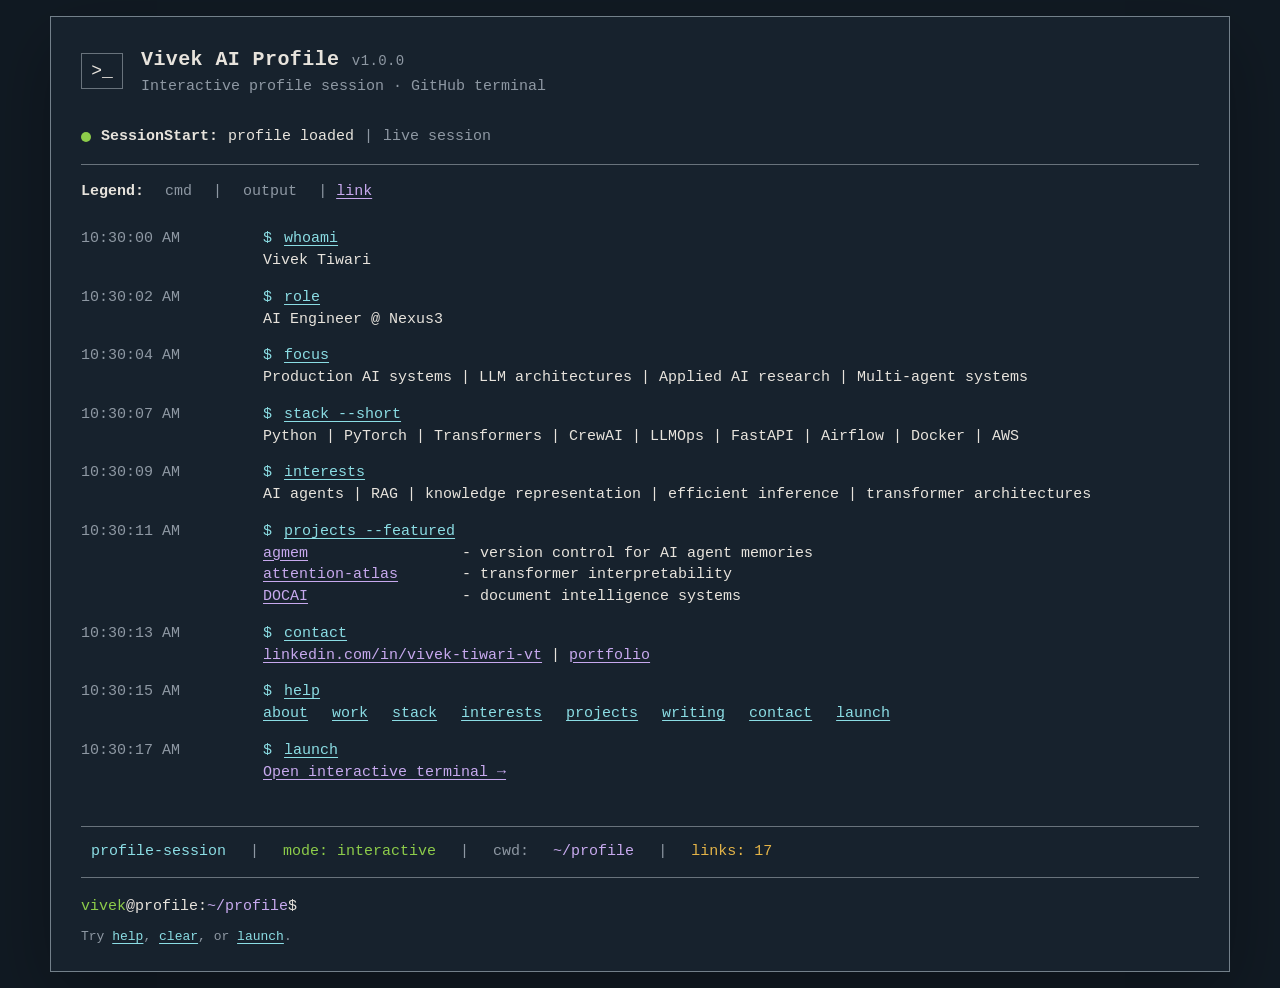
==== terminal.html @ c0fcd844 "feat: add interactive terminal profile" ====
<!doctype html>
<html lang="en">
  <head>
    <meta charset="utf-8">
    <meta name="viewport" content="width=device-width, initial-scale=1">
    <meta name="description" content="Interactive terminal profile for Vivek Tiwari, AI Engineer at Nexus3.">
    <title>Vivek AI Profile</title>
    <link rel="stylesheet" href="terminal.css">
  </head>
  <body>
    <main class="terminal-shell" aria-label="Vivek AI Profile interactive terminal">
      <header class="terminal-header">
        <div class="terminal-mark" aria-hidden="true">&gt;_</div>
        <div>
          <h1>Vivek AI Profile <span>v1.0.0</span></h1>
          <p>Interactive profile session · GitHub terminal</p>
        </div>
      </header>

      <div class="session-line">
        <span class="status-dot" aria-hidden="true"></span>
        <strong>SessionStart:</strong> profile loaded
        <span class="muted">|</span>
        <span class="muted">live session</span>
      </div>

      <section class="terminal-output" id="output" aria-live="polite">
        <p class="legend"><strong>Legend:</strong> <span>cmd</span> <i>|</i> <span>output</span> <i>|</i> <a href="#help">link</a></p>

        <div class="command-block">
          <div class="command-line"><time>10:30:00 AM</time><span class="prompt">$</span><button data-command="whoami">whoami</button></div>
          <div class="command-result">Vivek Tiwari</div>
        </div>

        <div class="command-block">
          <div class="command-line"><time>10:30:02 AM</time><span class="prompt">$</span><button data-command="role">role</button></div>
          <div class="command-result">AI Engineer @ Nexus3</div>
        </div>

        <div class="command-block">
          <div class="command-line"><time>10:30:04 AM</time><span class="prompt">$</span><button data-command="focus">focus</button></div>
          <div class="command-result">Production AI systems | LLM architectures | Applied AI research | Multi-agent systems</div>
        </div>

        <div class="command-block">
          <div class="command-line"><time>10:30:07 AM</time><span class="prompt">$</span><button data-command="stack">stack --short</button></div>
          <div class="command-result">Python | PyTorch | Transformers | CrewAI | LLMOps | FastAPI | Airflow | Docker | AWS</div>
        </div>

        <div class="command-block">
          <div class="command-line"><time>10:30:09 AM</time><span class="prompt">$</span><button data-command="interests">interests</button></div>
          <div class="command-result">AI agents | RAG | knowledge representation | efficient inference | transformer architectures</div>
        </div>

        <div class="command-block">
          <div class="command-line"><time>10:30:11 AM</time><span class="prompt">$</span><button data-command="projects">projects --featured</button></div>
          <div class="command-result project-result">
            <a href="https://github.com/vivek-tiwari-vt/agmem">agmem</a><span> - version control for AI agent memories</span><br>
            <a href="https://github.com/vivek-tiwari-vt/attention-atlas">attention-atlas</a><span> - transformer interpretability</span><br>
            <a href="https://github.com/vivek-tiwari-vt/DOCAI">DOCAI</a><span> - document intelligence systems</span>
          </div>
        </div>

        <div class="command-block">
          <div class="command-line"><time>10:30:13 AM</time><span class="prompt">$</span><button data-command="contact">contact</button></div>
          <div class="command-result"><a href="https://www.linkedin.com/in/vivek-tiwari-vt/">linkedin.com/in/vivek-tiwari-vt</a><span> | </span><a href="https://secretive-hemisphere-799.notion.site/PORTFOLIO-1d146a2a24148073bad5e159fe3a9106">portfolio</a></div>
        </div>

        <div class="command-block" id="help">
          <div class="command-line"><time>10:30:15 AM</time><span class="prompt">$</span><button data-command="help">help</button></div>
          <div class="command-result command-links">
            <button data-command="about">about</button>
            <button data-command="work">work</button>
            <button data-command="stack">stack</button>
            <button data-command="interests">interests</button>
            <button data-command="projects">projects</button>
            <button data-command="writing">writing</button>
            <button data-command="contact">contact</button>
            <button data-command="launch">launch</button>
          </div>
        </div>

        <div class="command-block">
          <div class="command-line"><time>10:30:17 AM</time><span class="prompt">$</span><button data-command="launch">launch</button></div>
          <div class="command-result"><a href="#interactive-terminal" id="launch-link">Open interactive terminal →</a></div>
        </div>

        <div id="interactive-terminal" class="interactive-session" hidden>
          <div class="command-line"><time>now</time><span class="prompt">$</span><span class="typed-command" id="typed-command"></span></div>
          <div class="command-result" id="typed-result"></div>
        </div>
      </section>

      <footer class="status-bar">
        <span class="cyan">profile-session</span><i>|</i>
        <span class="green">mode: interactive</span><i>|</i>
        <span class="muted">cwd: </span><span class="purple">~/profile</span><i>|</i>
        <span class="amber">links: 17</span>
      </footer>

      <form class="shell-form" id="shell-form">
        <label for="shell-input"><span class="green">vivek</span>@profile:<span class="purple">~/profile</span>$</label>
        <input id="shell-input" name="command" autocomplete="off" spellcheck="false" aria-label="Enter a profile command">
      </form>
      <p class="shell-help">Try <button type="button" data-command="help">help</button>, <button type="button" data-command="clear">clear</button>, or <button type="button" data-command="launch">launch</button>.</p>
    </main>
    <script src="terminal.js"></script>
  </body>
</html>
---- terminal.css ----
:root {
  color-scheme: dark;
  --background: #17222d;
  --surface: #1b2733;
  --text: #e7e3dc;
  --muted: #8e98a3;
  --line: #69737c;
  --cyan: #8bdde4;
  --green: #8dcc4a;
  --purple: #c7a9ee;
  --amber: #e4b448;
}

* { box-sizing: border-box; }

html { min-width: 320px; scroll-behavior: smooth; }

body {
  margin: 0;
  min-height: 100vh;
  background: #111a23;
  color: var(--text);
  font-family: "SFMono-Regular", "Cascadia Code", "Roboto Mono", Menlo, Consolas, monospace;
  font-size: 15px;
  line-height: 1.45;
}

button, input { font: inherit; }

button {
  padding: 0;
  border: 0;
  background: none;
  color: var(--cyan);
  cursor: pointer;
  text-decoration: underline;
  text-decoration-thickness: 1px;
  text-underline-offset: 3px;
}

button:hover, button:focus-visible, a:hover, a:focus-visible { color: var(--purple); }

a { color: var(--purple); text-decoration: underline; text-underline-offset: 3px; }

.terminal-shell {
  width: min(1180px, calc(100% - 32px));
  min-height: calc(100vh - 32px);
  margin: 16px auto;
  padding: 28px 30px 24px;
  background: var(--background);
  border: 1px solid #73808a;
  box-shadow: 0 24px 70px rgba(0, 0, 0, .28);
}

.terminal-header { display: flex; align-items: center; gap: 18px; }
.terminal-mark {
  display: grid;
  width: 42px;
  height: 36px;
  place-items: center;
  border: 1px solid var(--line);
  color: var(--text);
  font-size: 18px;
}
h1 { margin: 0; font-size: 20px; letter-spacing: .02em; }
h1 span { color: var(--muted); font-size: 14px; font-weight: 400; }
.terminal-header p { margin: 2px 0 0; color: var(--muted); }

.session-line {
  display: flex;
  align-items: center;
  gap: 10px;
  margin: 28px 0 0;
  padding-bottom: 16px;
  border-bottom: 1px solid var(--line);
}
.status-dot { width: 10px; height: 10px; border-radius: 50%; background: var(--green); }
.muted { color: var(--muted); }

.terminal-output { padding: 16px 0 10px; }
.legend { margin: 0 0 26px; color: var(--muted); }
.legend strong { color: var(--text); }
.legend span, .legend i { margin-left: 12px; }
i { color: var(--muted); font-style: normal; }

.command-block { margin: 0 0 15px; }
.command-line { display: grid; grid-template-columns: 170px auto 1fr; align-items: baseline; column-gap: 12px; }
time { color: var(--muted); }
.prompt { color: var(--cyan); }
.command-line button { justify-self: start; color: var(--cyan); text-align: left; }
.command-result { margin-left: 182px; color: var(--text); }
.project-result a { display: inline-block; min-width: 190px; }
.project-result span { color: var(--text); }
.command-links { display: flex; flex-wrap: wrap; gap: 10px 24px; }

.interactive-session { margin: 22px 0 4px; padding-top: 14px; border-top: 1px dashed var(--line); }
.interactive-session .command-line { grid-template-columns: 170px auto 1fr; }

.status-bar {
  display: flex;
  flex-wrap: wrap;
  gap: 10px 24px;
  align-items: center;
  margin-top: 18px;
  padding: 14px 10px;
  border-top: 1px solid var(--line);
  border-bottom: 1px solid var(--line);
}
.cyan { color: var(--cyan); }
.green { color: var(--green); }
.purple { color: var(--purple); }
.amber { color: var(--amber); }

.shell-form { display: flex; gap: 8px; margin-top: 18px; align-items: center; }
.shell-form label { white-space: nowrap; }
.shell-form input {
  width: min(420px, 100%);
  padding: 0;
  border: 0;
  outline: 0;
  background: transparent;
  color: var(--text);
  caret-color: var(--text);
}
.shell-help { margin: 10px 0 0; color: var(--muted); font-size: 13px; }

@media (max-width: 760px) {
  body { font-size: 13px; }
  .terminal-shell { width: 100%; min-height: 100vh; margin: 0; padding: 20px 16px; border: 0; }
  .command-line { grid-template-columns: 92px auto 1fr; column-gap: 8px; }
  .command-result { margin-left: 100px; }
  .project-result a { min-width: auto; margin-right: 8px; }
  .project-result span { display: inline; }
  .status-bar { gap: 8px 12px; }
  .status-bar i { display: none; }
}
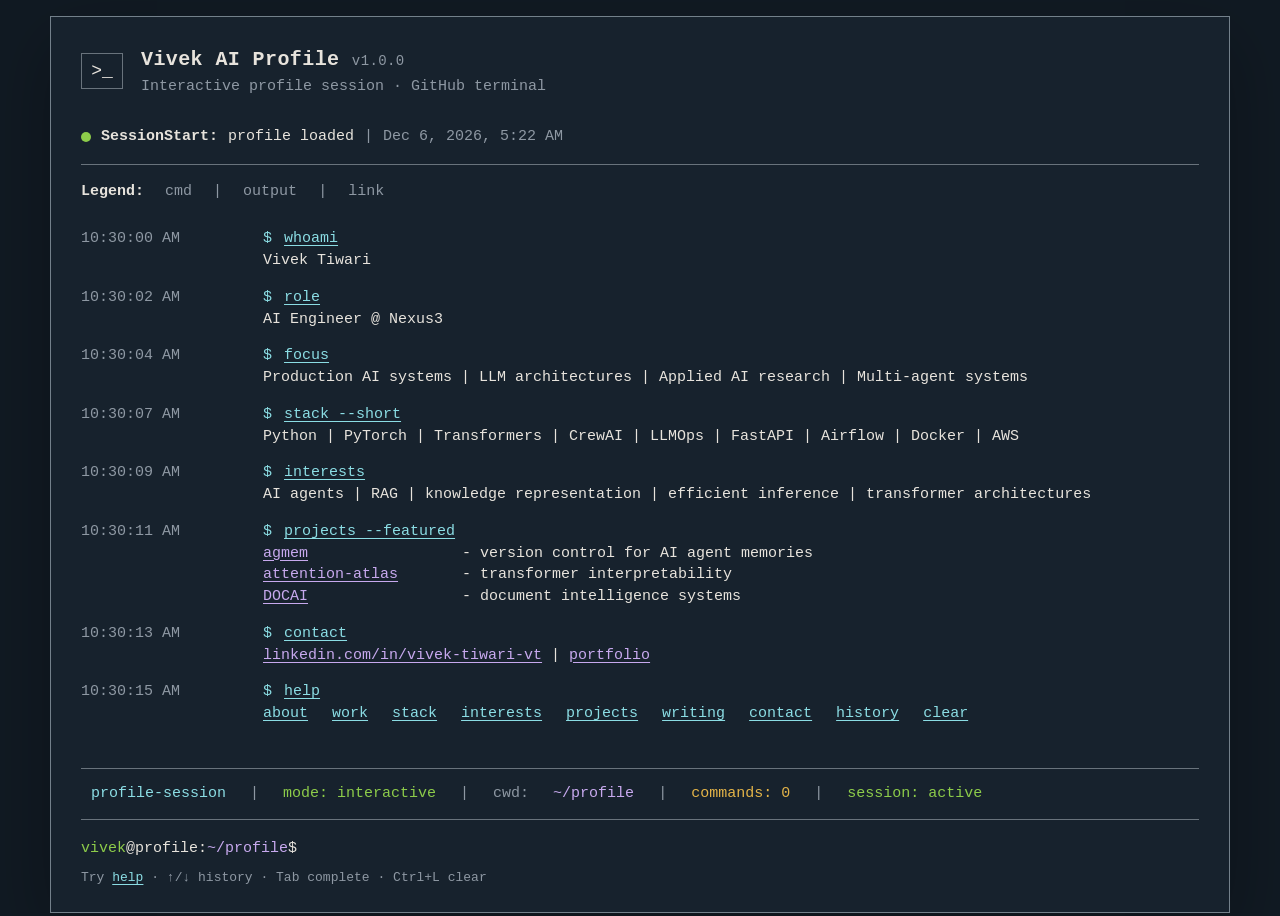
==== commit 2228c9ef: "feat: build interactive HTML profile terminal" ====
--- a/terminal.html
+++ b/terminal.html
@@ -2,108 +2,11 @@
 <html lang="en">
   <head>
     <meta charset="utf-8">
+    <meta http-equiv="refresh" content="0; url=./">
     <meta name="viewport" content="width=device-width, initial-scale=1">
-    <meta name="description" content="Interactive terminal profile for Vivek Tiwari, AI Engineer at Nexus3.">
     <title>Vivek AI Profile</title>
-    <link rel="stylesheet" href="terminal.css">
   </head>
   <body>
-    <main class="terminal-shell" aria-label="Vivek AI Profile interactive terminal">
-      <header class="terminal-header">
-        <div class="terminal-mark" aria-hidden="true">&gt;_</div>
-        <div>
-          <h1>Vivek AI Profile <span>v1.0.0</span></h1>
-          <p>Interactive profile session · GitHub terminal</p>
-        </div>
-      </header>
-
-      <div class="session-line">
-        <span class="status-dot" aria-hidden="true"></span>
-        <strong>SessionStart:</strong> profile loaded
-        <span class="muted">|</span>
-        <span class="muted">live session</span>
-      </div>
-
-      <section class="terminal-output" id="output" aria-live="polite">
-        <p class="legend"><strong>Legend:</strong> <span>cmd</span> <i>|</i> <span>output</span> <i>|</i> <a href="#help">link</a></p>
-
-        <div class="command-block">
-          <div class="command-line"><time>10:30:00 AM</time><span class="prompt">$</span><button data-command="whoami">whoami</button></div>
-          <div class="command-result">Vivek Tiwari</div>
-        </div>
-
-        <div class="command-block">
-          <div class="command-line"><time>10:30:02 AM</time><span class="prompt">$</span><button data-command="role">role</button></div>
-          <div class="command-result">AI Engineer @ Nexus3</div>
-        </div>
-
-        <div class="command-block">
-          <div class="command-line"><time>10:30:04 AM</time><span class="prompt">$</span><button data-command="focus">focus</button></div>
-          <div class="command-result">Production AI systems | LLM architectures | Applied AI research | Multi-agent systems</div>
-        </div>
-
-        <div class="command-block">
-          <div class="command-line"><time>10:30:07 AM</time><span class="prompt">$</span><button data-command="stack">stack --short</button></div>
-          <div class="command-result">Python | PyTorch | Transformers | CrewAI | LLMOps | FastAPI | Airflow | Docker | AWS</div>
-        </div>
-
-        <div class="command-block">
-          <div class="command-line"><time>10:30:09 AM</time><span class="prompt">$</span><button data-command="interests">interests</button></div>
-          <div class="command-result">AI agents | RAG | knowledge representation | efficient inference | transformer architectures</div>
-        </div>
-
-        <div class="command-block">
-          <div class="command-line"><time>10:30:11 AM</time><span class="prompt">$</span><button data-command="projects">projects --featured</button></div>
-          <div class="command-result project-result">
-            <a href="https://github.com/vivek-tiwari-vt/agmem">agmem</a><span> - version control for AI agent memories</span><br>
-            <a href="https://github.com/vivek-tiwari-vt/attention-atlas">attention-atlas</a><span> - transformer interpretability</span><br>
-            <a href="https://github.com/vivek-tiwari-vt/DOCAI">DOCAI</a><span> - document intelligence systems</span>
-          </div>
-        </div>
-
-        <div class="command-block">
-          <div class="command-line"><time>10:30:13 AM</time><span class="prompt">$</span><button data-command="contact">contact</button></div>
-          <div class="command-result"><a href="https://www.linkedin.com/in/vivek-tiwari-vt/">linkedin.com/in/vivek-tiwari-vt</a><span> | </span><a href="https://secretive-hemisphere-799.notion.site/PORTFOLIO-1d146a2a24148073bad5e159fe3a9106">portfolio</a></div>
-        </div>
-
-        <div class="command-block" id="help">
-          <div class="command-line"><time>10:30:15 AM</time><span class="prompt">$</span><button data-command="help">help</button></div>
-          <div class="command-result command-links">
-            <button data-command="about">about</button>
-            <button data-command="work">work</button>
-            <button data-command="stack">stack</button>
-            <button data-command="interests">interests</button>
-            <button data-command="projects">projects</button>
-            <button data-command="writing">writing</button>
-            <button data-command="contact">contact</button>
-            <button data-command="launch">launch</button>
-          </div>
-        </div>
-
-        <div class="command-block">
-          <div class="command-line"><time>10:30:17 AM</time><span class="prompt">$</span><button data-command="launch">launch</button></div>
-          <div class="command-result"><a href="#interactive-terminal" id="launch-link">Open interactive terminal →</a></div>
-        </div>
-
-        <div id="interactive-terminal" class="interactive-session" hidden>
-          <div class="command-line"><time>now</time><span class="prompt">$</span><span class="typed-command" id="typed-command"></span></div>
-          <div class="command-result" id="typed-result"></div>
-        </div>
-      </section>
-
-      <footer class="status-bar">
-        <span class="cyan">profile-session</span><i>|</i>
-        <span class="green">mode: interactive</span><i>|</i>
-        <span class="muted">cwd: </span><span class="purple">~/profile</span><i>|</i>
-        <span class="amber">links: 17</span>
-      </footer>
-
-      <form class="shell-form" id="shell-form">
-        <label for="shell-input"><span class="green">vivek</span>@profile:<span class="purple">~/profile</span>$</label>
-        <input id="shell-input" name="command" autocomplete="off" spellcheck="false" aria-label="Enter a profile command">
-      </form>
-      <p class="shell-help">Try <button type="button" data-command="help">help</button>, <button type="button" data-command="clear">clear</button>, or <button type="button" data-command="launch">launch</button>.</p>
-    </main>
-    <script src="terminal.js"></script>
+    <p><a href="./">Open Vivek's interactive terminal</a></p>
   </body>
 </html>
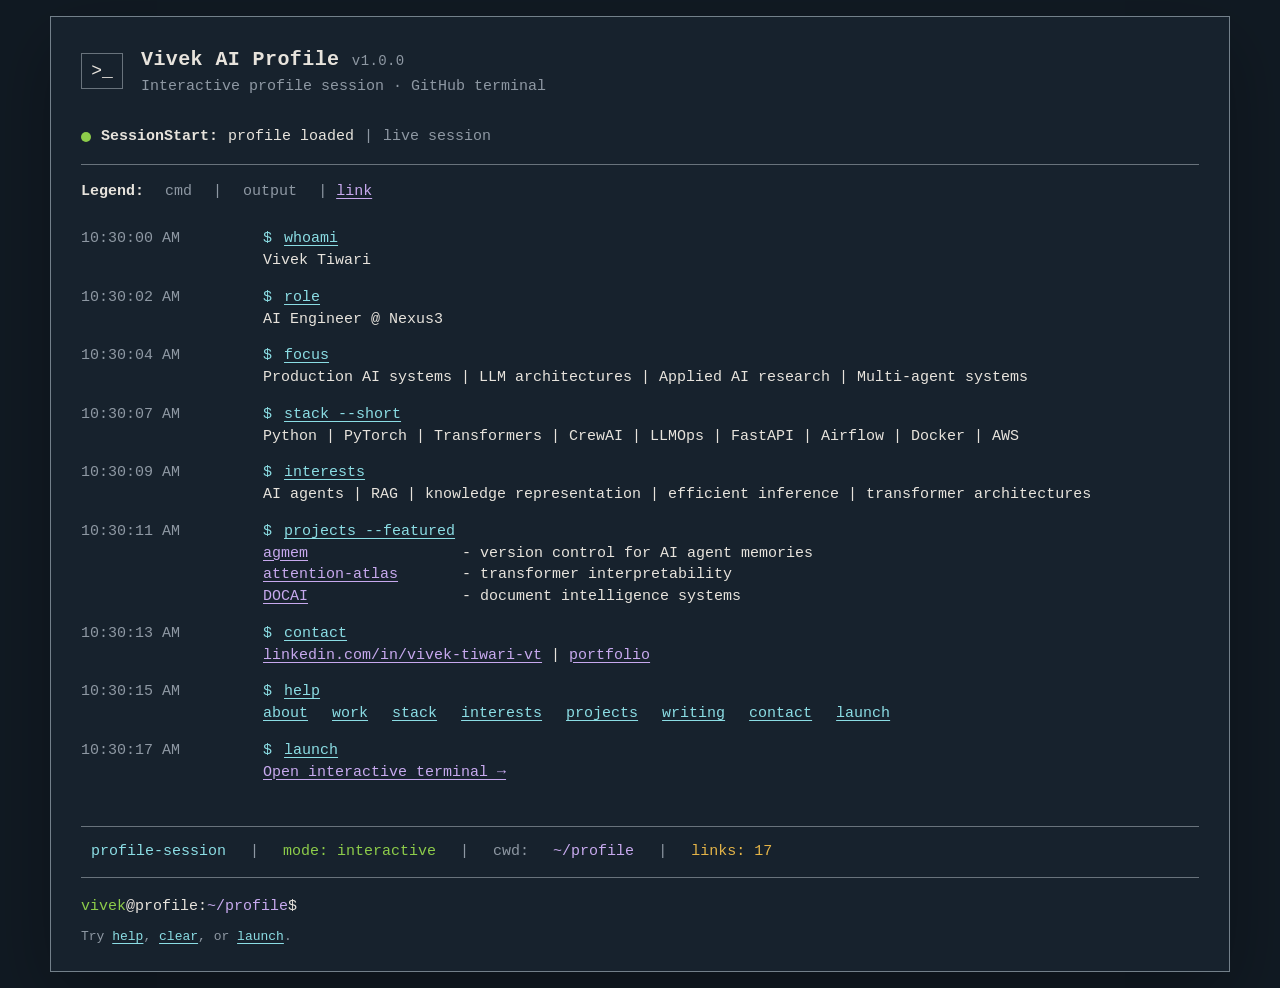
==== commit ecf35f9e: "Revert "feat: build interactive HTML profile terminal" This reverts commit 2228c9ef2641be1b4be6fc1c4" ====
--- a/terminal.html
+++ b/terminal.html
@@ -2,11 +2,108 @@
 <html lang="en">
   <head>
     <meta charset="utf-8">
-    <meta http-equiv="refresh" content="0; url=./">
     <meta name="viewport" content="width=device-width, initial-scale=1">
+    <meta name="description" content="Interactive terminal profile for Vivek Tiwari, AI Engineer at Nexus3.">
     <title>Vivek AI Profile</title>
+    <link rel="stylesheet" href="terminal.css">
   </head>
   <body>
-    <p><a href="./">Open Vivek's interactive terminal</a></p>
+    <main class="terminal-shell" aria-label="Vivek AI Profile interactive terminal">
+      <header class="terminal-header">
+        <div class="terminal-mark" aria-hidden="true">&gt;_</div>
+        <div>
+          <h1>Vivek AI Profile <span>v1.0.0</span></h1>
+          <p>Interactive profile session · GitHub terminal</p>
+        </div>
+      </header>
+
+      <div class="session-line">
+        <span class="status-dot" aria-hidden="true"></span>
+        <strong>SessionStart:</strong> profile loaded
+        <span class="muted">|</span>
+        <span class="muted">live session</span>
+      </div>
+
+      <section class="terminal-output" id="output" aria-live="polite">
+        <p class="legend"><strong>Legend:</strong> <span>cmd</span> <i>|</i> <span>output</span> <i>|</i> <a href="#help">link</a></p>
+
+        <div class="command-block">
+          <div class="command-line"><time>10:30:00 AM</time><span class="prompt">$</span><button data-command="whoami">whoami</button></div>
+          <div class="command-result">Vivek Tiwari</div>
+        </div>
+
+        <div class="command-block">
+          <div class="command-line"><time>10:30:02 AM</time><span class="prompt">$</span><button data-command="role">role</button></div>
+          <div class="command-result">AI Engineer @ Nexus3</div>
+        </div>
+
+        <div class="command-block">
+          <div class="command-line"><time>10:30:04 AM</time><span class="prompt">$</span><button data-command="focus">focus</button></div>
+          <div class="command-result">Production AI systems | LLM architectures | Applied AI research | Multi-agent systems</div>
+        </div>
+
+        <div class="command-block">
+          <div class="command-line"><time>10:30:07 AM</time><span class="prompt">$</span><button data-command="stack">stack --short</button></div>
+          <div class="command-result">Python | PyTorch | Transformers | CrewAI | LLMOps | FastAPI | Airflow | Docker | AWS</div>
+        </div>
+
+        <div class="command-block">
+          <div class="command-line"><time>10:30:09 AM</time><span class="prompt">$</span><button data-command="interests">interests</button></div>
+          <div class="command-result">AI agents | RAG | knowledge representation | efficient inference | transformer architectures</div>
+        </div>
+
+        <div class="command-block">
+          <div class="command-line"><time>10:30:11 AM</time><span class="prompt">$</span><button data-command="projects">projects --featured</button></div>
+          <div class="command-result project-result">
+            <a href="https://github.com/vivek-tiwari-vt/agmem">agmem</a><span> - version control for AI agent memories</span><br>
+            <a href="https://github.com/vivek-tiwari-vt/attention-atlas">attention-atlas</a><span> - transformer interpretability</span><br>
+            <a href="https://github.com/vivek-tiwari-vt/DOCAI">DOCAI</a><span> - document intelligence systems</span>
+          </div>
+        </div>
+
+        <div class="command-block">
+          <div class="command-line"><time>10:30:13 AM</time><span class="prompt">$</span><button data-command="contact">contact</button></div>
+          <div class="command-result"><a href="https://www.linkedin.com/in/vivek-tiwari-vt/">linkedin.com/in/vivek-tiwari-vt</a><span> | </span><a href="https://secretive-hemisphere-799.notion.site/PORTFOLIO-1d146a2a24148073bad5e159fe3a9106">portfolio</a></div>
+        </div>
+
+        <div class="command-block" id="help">
+          <div class="command-line"><time>10:30:15 AM</time><span class="prompt">$</span><button data-command="help">help</button></div>
+          <div class="command-result command-links">
+            <button data-command="about">about</button>
+            <button data-command="work">work</button>
+            <button data-command="stack">stack</button>
+            <button data-command="interests">interests</button>
+            <button data-command="projects">projects</button>
+            <button data-command="writing">writing</button>
+            <button data-command="contact">contact</button>
+            <button data-command="launch">launch</button>
+          </div>
+        </div>
+
+        <div class="command-block">
+          <div class="command-line"><time>10:30:17 AM</time><span class="prompt">$</span><button data-command="launch">launch</button></div>
+          <div class="command-result"><a href="#interactive-terminal" id="launch-link">Open interactive terminal →</a></div>
+        </div>
+
+        <div id="interactive-terminal" class="interactive-session" hidden>
+          <div class="command-line"><time>now</time><span class="prompt">$</span><span class="typed-command" id="typed-command"></span></div>
+          <div class="command-result" id="typed-result"></div>
+        </div>
+      </section>
+
+      <footer class="status-bar">
+        <span class="cyan">profile-session</span><i>|</i>
+        <span class="green">mode: interactive</span><i>|</i>
+        <span class="muted">cwd: </span><span class="purple">~/profile</span><i>|</i>
+        <span class="amber">links: 17</span>
+      </footer>
+
+      <form class="shell-form" id="shell-form">
+        <label for="shell-input"><span class="green">vivek</span>@profile:<span class="purple">~/profile</span>$</label>
+        <input id="shell-input" name="command" autocomplete="off" spellcheck="false" aria-label="Enter a profile command">
+      </form>
+      <p class="shell-help">Try <button type="button" data-command="help">help</button>, <button type="button" data-command="clear">clear</button>, or <button type="button" data-command="launch">launch</button>.</p>
+    </main>
+    <script src="terminal.js"></script>
   </body>
 </html>
--- a/terminal.css
+++ b/terminal.css
@@ -0,0 +1,136 @@
+:root {
+  color-scheme: dark;
+  --background: #17222d;
+  --surface: #1b2733;
+  --text: #e7e3dc;
+  --muted: #8e98a3;
+  --line: #69737c;
+  --cyan: #8bdde4;
+  --green: #8dcc4a;
+  --purple: #c7a9ee;
+  --amber: #e4b448;
+}
+
+* { box-sizing: border-box; }
+
+html { min-width: 320px; scroll-behavior: smooth; }
+
+body {
+  margin: 0;
+  min-height: 100vh;
+  background: #111a23;
+  color: var(--text);
+  font-family: "SFMono-Regular", "Cascadia Code", "Roboto Mono", Menlo, Consolas, monospace;
+  font-size: 15px;
+  line-height: 1.45;
+}
+
+button, input { font: inherit; }
+
+button {
+  padding: 0;
+  border: 0;
+  background: none;
+  color: var(--cyan);
+  cursor: pointer;
+  text-decoration: underline;
+  text-decoration-thickness: 1px;
+  text-underline-offset: 3px;
+}
+
+button:hover, button:focus-visible, a:hover, a:focus-visible { color: var(--purple); }
+
+a { color: var(--purple); text-decoration: underline; text-underline-offset: 3px; }
+
+.terminal-shell {
+  width: min(1180px, calc(100% - 32px));
+  min-height: calc(100vh - 32px);
+  margin: 16px auto;
+  padding: 28px 30px 24px;
+  background: var(--background);
+  border: 1px solid #73808a;
+  box-shadow: 0 24px 70px rgba(0, 0, 0, .28);
+}
+
+.terminal-header { display: flex; align-items: center; gap: 18px; }
+.terminal-mark {
+  display: grid;
+  width: 42px;
+  height: 36px;
+  place-items: center;
+  border: 1px solid var(--line);
+  color: var(--text);
+  font-size: 18px;
+}
+h1 { margin: 0; font-size: 20px; letter-spacing: .02em; }
+h1 span { color: var(--muted); font-size: 14px; font-weight: 400; }
+.terminal-header p { margin: 2px 0 0; color: var(--muted); }
+
+.session-line {
+  display: flex;
+  align-items: center;
+  gap: 10px;
+  margin: 28px 0 0;
+  padding-bottom: 16px;
+  border-bottom: 1px solid var(--line);
+}
+.status-dot { width: 10px; height: 10px; border-radius: 50%; background: var(--green); }
+.muted { color: var(--muted); }
+
+.terminal-output { padding: 16px 0 10px; }
+.legend { margin: 0 0 26px; color: var(--muted); }
+.legend strong { color: var(--text); }
+.legend span, .legend i { margin-left: 12px; }
+i { color: var(--muted); font-style: normal; }
+
+.command-block { margin: 0 0 15px; }
+.command-line { display: grid; grid-template-columns: 170px auto 1fr; align-items: baseline; column-gap: 12px; }
+time { color: var(--muted); }
+.prompt { color: var(--cyan); }
+.command-line button { justify-self: start; color: var(--cyan); text-align: left; }
+.command-result { margin-left: 182px; color: var(--text); }
+.project-result a { display: inline-block; min-width: 190px; }
+.project-result span { color: var(--text); }
+.command-links { display: flex; flex-wrap: wrap; gap: 10px 24px; }
+
+.interactive-session { margin: 22px 0 4px; padding-top: 14px; border-top: 1px dashed var(--line); }
+.interactive-session .command-line { grid-template-columns: 170px auto 1fr; }
+
+.status-bar {
+  display: flex;
+  flex-wrap: wrap;
+  gap: 10px 24px;
+  align-items: center;
+  margin-top: 18px;
+  padding: 14px 10px;
+  border-top: 1px solid var(--line);
+  border-bottom: 1px solid var(--line);
+}
+.cyan { color: var(--cyan); }
+.green { color: var(--green); }
+.purple { color: var(--purple); }
+.amber { color: var(--amber); }
+
+.shell-form { display: flex; gap: 8px; margin-top: 18px; align-items: center; }
+.shell-form label { white-space: nowrap; }
+.shell-form input {
+  width: min(420px, 100%);
+  padding: 0;
+  border: 0;
+  outline: 0;
+  background: transparent;
+  color: var(--text);
+  caret-color: var(--text);
+}
+.shell-help { margin: 10px 0 0; color: var(--muted); font-size: 13px; }
+
+@media (max-width: 760px) {
+  body { font-size: 13px; }
+  .terminal-shell { width: 100%; min-height: 100vh; margin: 0; padding: 20px 16px; border: 0; }
+  .command-line { grid-template-columns: 92px auto 1fr; column-gap: 8px; }
+  .command-result { margin-left: 100px; }
+  .project-result a { min-width: auto; margin-right: 8px; }
+  .project-result span { display: inline; }
+  .status-bar { gap: 8px 12px; }
+  .status-bar i { display: none; }
+}
